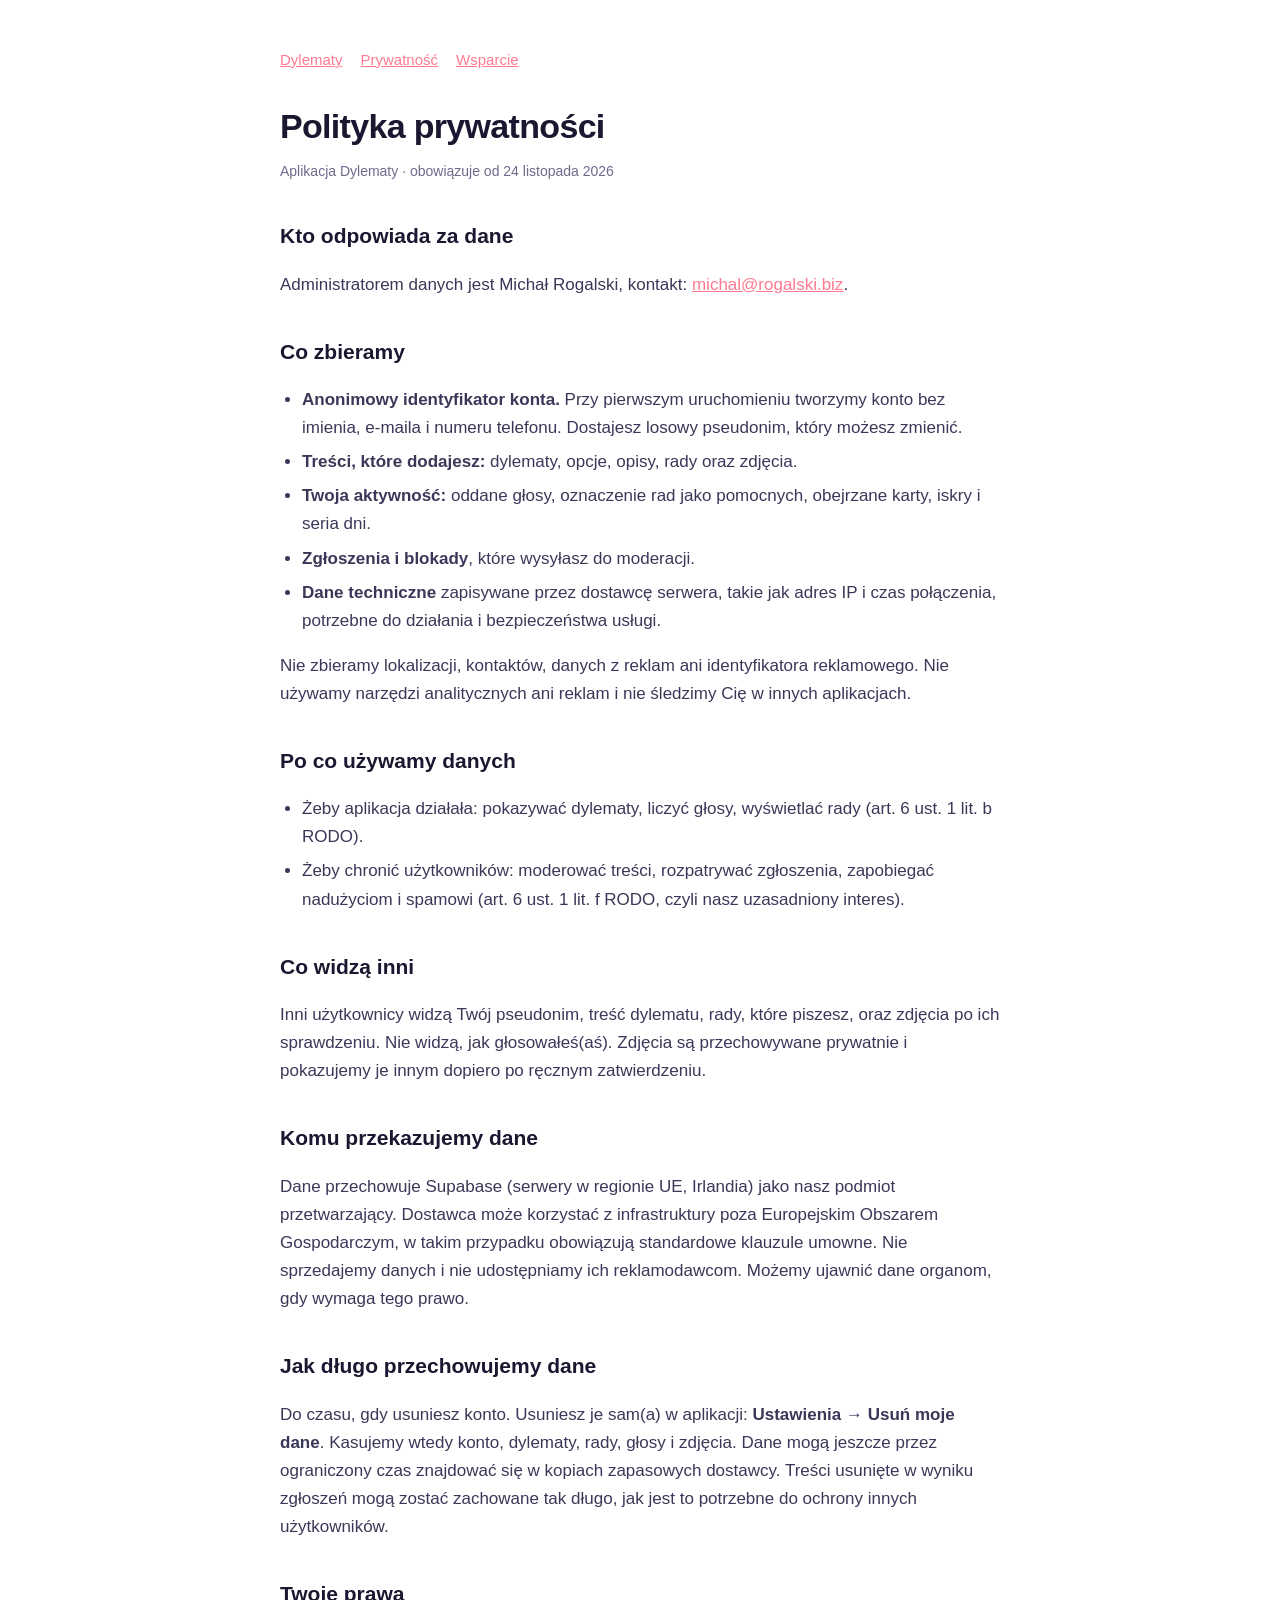
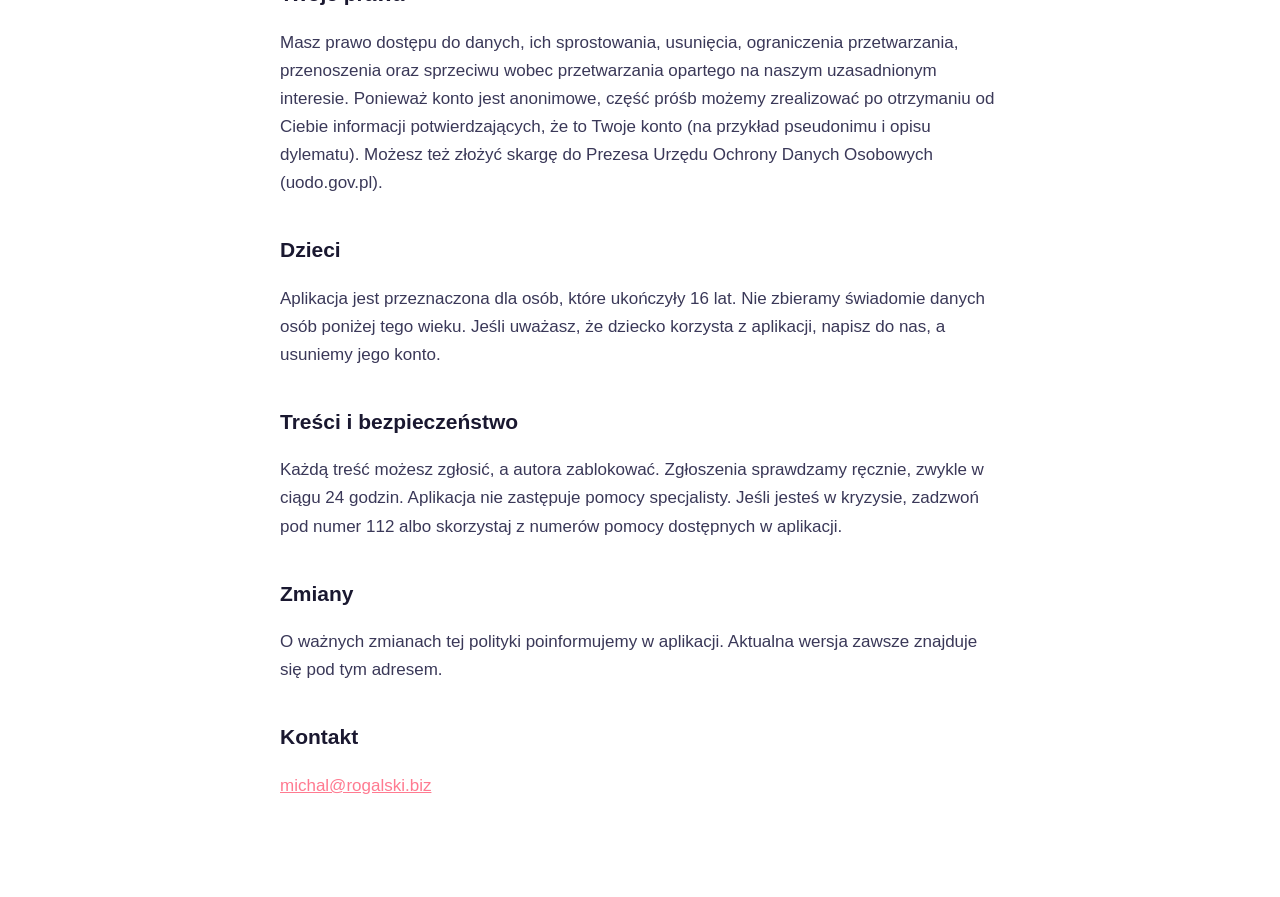
==== prywatnosc.html @ 71cdb7aa "Add files via upload" ====
<!doctype html><html lang="pl"><head><meta charset="utf-8"><meta name="viewport" content="width=device-width,initial-scale=1"><title>Polityka prywatności · Dylematy</title><style>
:root{color-scheme:dark light}
body{margin:0;font:17px/1.65 -apple-system,BlinkMacSystemFont,"Segoe UI",Inter,Roboto,sans-serif;background:#0b0a1a;color:#ecebf7}
main{max-width:720px;margin:0 auto;padding:48px 22px 80px}
h1{font-size:34px;line-height:1.15;letter-spacing:-.02em;margin:0 0 6px}
h2{font-size:21px;margin:36px 0 8px}
p,li{color:#c9c7e3}
a{color:#ff7a90}
.dim{color:#8f8cb0;font-size:14px}
nav{display:flex;gap:18px;margin-bottom:34px;font-size:15px}
ul{padding-left:22px}
li{margin:6px 0}
.card{background:#16142c;border:1px solid #2a2750;border-radius:16px;padding:18px 20px;margin:18px 0}
@media (prefers-color-scheme:light){body{background:#fff;color:#1a1830}p,li{color:#3a3858}.card{background:#f6f5fc;border-color:#e3e1f3}.dim{color:#6d6a8c}}
</style></head><body><main><nav><a href="index.html">Dylematy</a><a href="prywatnosc.html">Prywatność</a><a href="wsparcie.html">Wsparcie</a></nav><h1>Polityka prywatności</h1>
<p class="dim">Aplikacja Dylematy · obowiązuje od 24 listopada 2026</p>

<h2>Kto odpowiada za dane</h2>
<p>Administratorem danych jest Michał Rogalski, kontakt: <a href="mailto:michal@rogalski.biz">michal@rogalski.biz</a>.</p>

<h2>Co zbieramy</h2>
<ul>
<li><b>Anonimowy identyfikator konta.</b> Przy pierwszym uruchomieniu tworzymy konto bez imienia, e-maila i numeru telefonu. Dostajesz losowy pseudonim, który możesz zmienić.</li>
<li><b>Treści, które dodajesz:</b> dylematy, opcje, opisy, rady oraz zdjęcia.</li>
<li><b>Twoja aktywność:</b> oddane głosy, oznaczenie rad jako pomocnych, obejrzane karty, iskry i seria dni.</li>
<li><b>Zgłoszenia i blokady</b>, które wysyłasz do moderacji.</li>
<li><b>Dane techniczne</b> zapisywane przez dostawcę serwera, takie jak adres IP i czas połączenia, potrzebne do działania i bezpieczeństwa usługi.</li>
</ul>
<p>Nie zbieramy lokalizacji, kontaktów, danych z reklam ani identyfikatora reklamowego. Nie używamy narzędzi analitycznych ani reklam i nie śledzimy Cię w innych aplikacjach.</p>

<h2>Po co używamy danych</h2>
<ul>
<li>Żeby aplikacja działała: pokazywać dylematy, liczyć głosy, wyświetlać rady (art. 6 ust. 1 lit. b RODO).</li>
<li>Żeby chronić użytkowników: moderować treści, rozpatrywać zgłoszenia, zapobiegać nadużyciom i spamowi (art. 6 ust. 1 lit. f RODO, czyli nasz uzasadniony interes).</li>
</ul>

<h2>Co widzą inni</h2>
<p>Inni użytkownicy widzą Twój pseudonim, treść dylematu, rady, które piszesz, oraz zdjęcia po ich sprawdzeniu. Nie widzą, jak głosowałeś(aś). Zdjęcia są przechowywane prywatnie i pokazujemy je innym dopiero po ręcznym zatwierdzeniu.</p>

<h2>Komu przekazujemy dane</h2>
<p>Dane przechowuje Supabase (serwery w regionie UE, Irlandia) jako nasz podmiot przetwarzający. Dostawca może korzystać z infrastruktury poza Europejskim Obszarem Gospodarczym, w takim przypadku obowiązują standardowe klauzule umowne. Nie sprzedajemy danych i nie udostępniamy ich reklamodawcom. Możemy ujawnić dane organom, gdy wymaga tego prawo.</p>

<h2>Jak długo przechowujemy dane</h2>
<p>Do czasu, gdy usuniesz konto. Usuniesz je sam(a) w aplikacji: <b>Ustawienia → Usuń moje dane</b>. Kasujemy wtedy konto, dylematy, rady, głosy i zdjęcia. Dane mogą jeszcze przez ograniczony czas znajdować się w kopiach zapasowych dostawcy. Treści usunięte w wyniku zgłoszeń mogą zostać zachowane tak długo, jak jest to potrzebne do ochrony innych użytkowników.</p>

<h2>Twoje prawa</h2>
<p>Masz prawo dostępu do danych, ich sprostowania, usunięcia, ograniczenia przetwarzania, przenoszenia oraz sprzeciwu wobec przetwarzania opartego na naszym uzasadnionym interesie. Ponieważ konto jest anonimowe, część próśb możemy zrealizować po otrzymaniu od Ciebie informacji potwierdzających, że to Twoje konto (na przykład pseudonimu i opisu dylematu). Możesz też złożyć skargę do Prezesa Urzędu Ochrony Danych Osobowych (uodo.gov.pl).</p>

<h2>Dzieci</h2>
<p>Aplikacja jest przeznaczona dla osób, które ukończyły 16 lat. Nie zbieramy świadomie danych osób poniżej tego wieku. Jeśli uważasz, że dziecko korzysta z aplikacji, napisz do nas, a usuniemy jego konto.</p>

<h2>Treści i bezpieczeństwo</h2>
<p>Każdą treść możesz zgłosić, a autora zablokować. Zgłoszenia sprawdzamy ręcznie, zwykle w ciągu 24 godzin. Aplikacja nie zastępuje pomocy specjalisty. Jeśli jesteś w kryzysie, zadzwoń pod numer 112 albo skorzystaj z numerów pomocy dostępnych w aplikacji.</p>

<h2>Zmiany</h2>
<p>O ważnych zmianach tej polityki poinformujemy w aplikacji. Aktualna wersja zawsze znajduje się pod tym adresem.</p>

<h2>Kontakt</h2>
<p><a href="mailto:michal@rogalski.biz">michal@rogalski.biz</a></p></main></body></html>
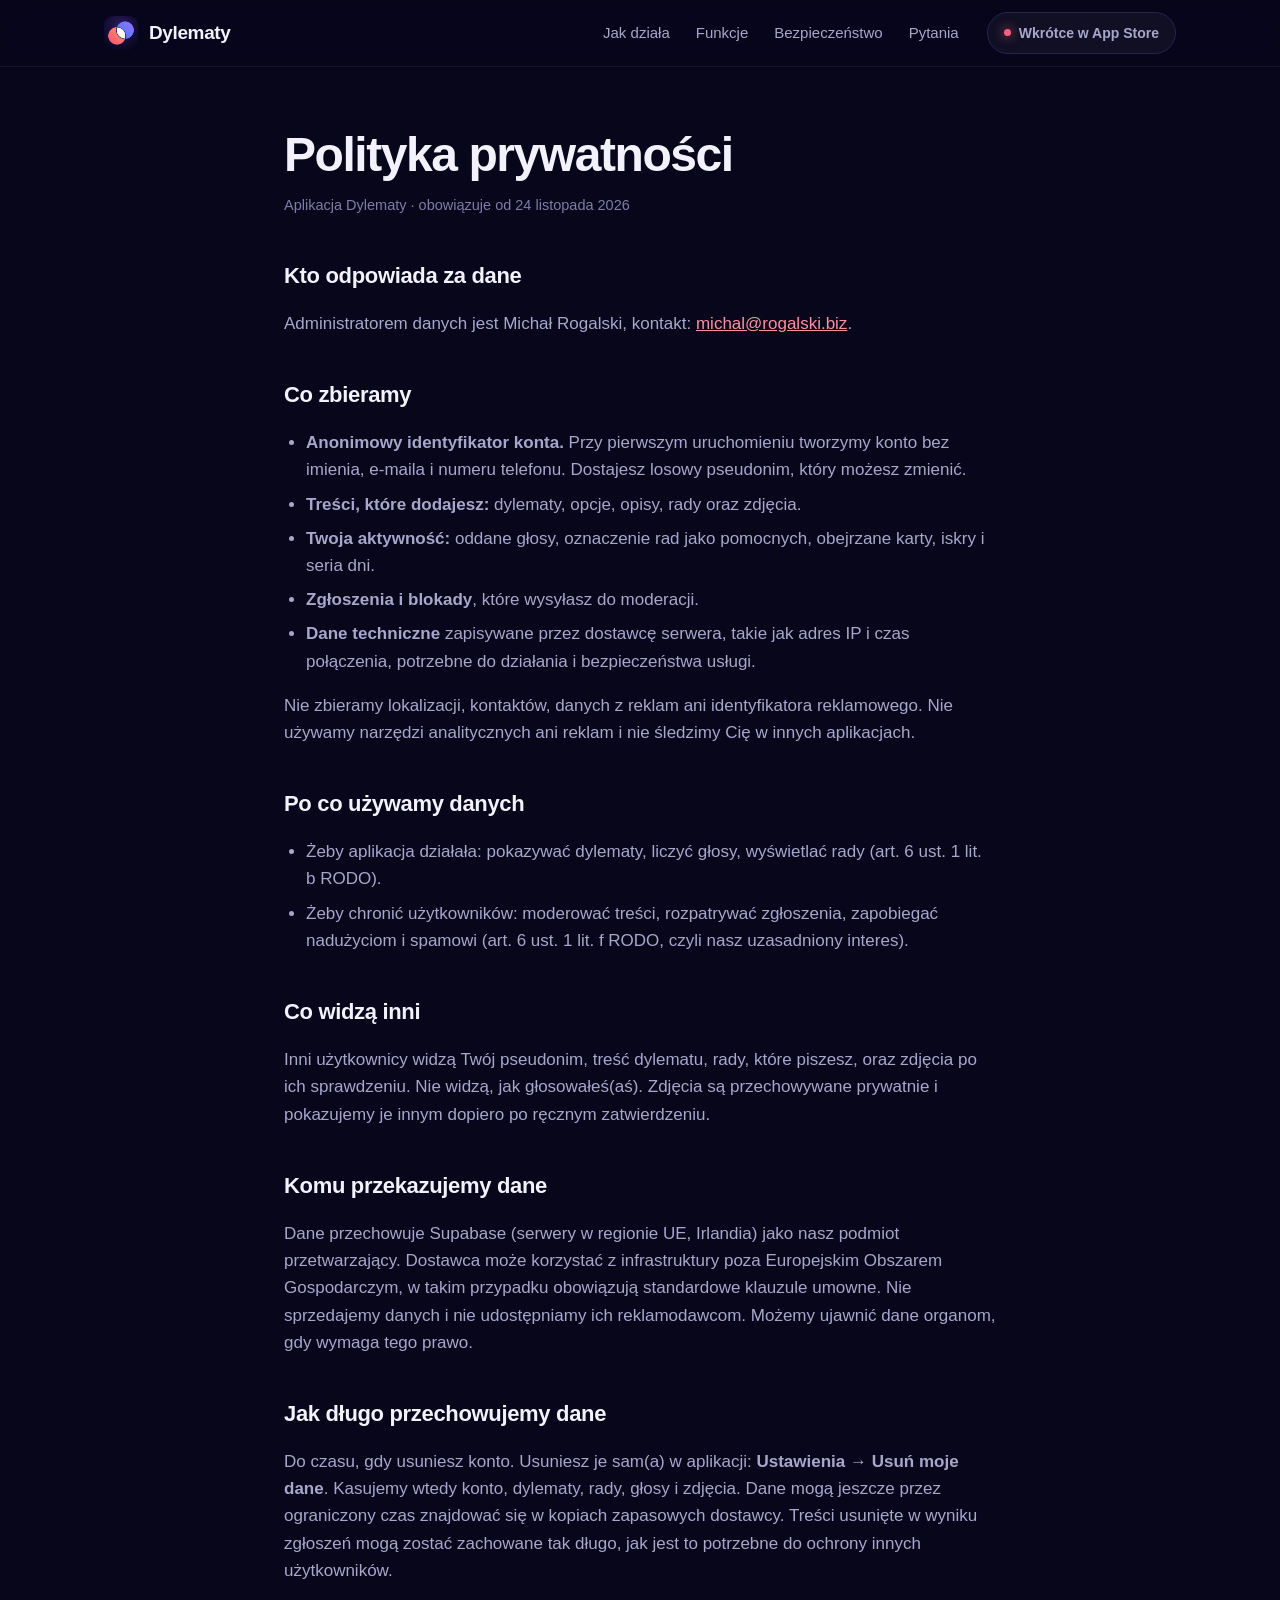
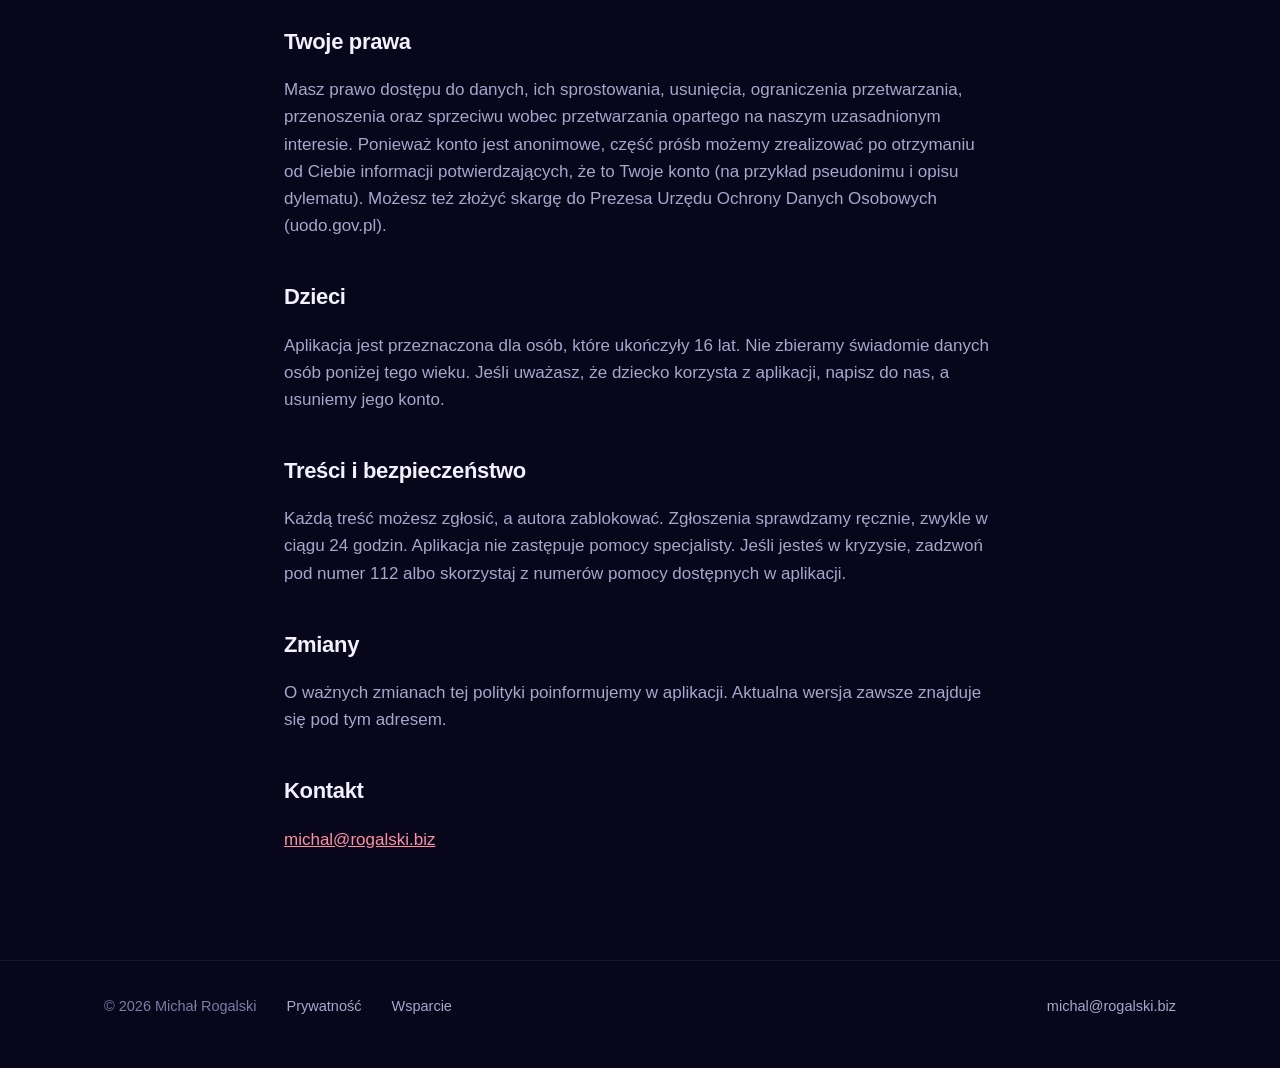
==== commit 06765c04: "Add files via upload" ====
--- a/prywatnosc.html
+++ b/prywatnosc.html
@@ -1,18 +1,14 @@
-<!doctype html><html lang="pl"><head><meta charset="utf-8"><meta name="viewport" content="width=device-width,initial-scale=1"><title>Polityka prywatności · Dylematy</title><style>
-:root{color-scheme:dark light}
-body{margin:0;font:17px/1.65 -apple-system,BlinkMacSystemFont,"Segoe UI",Inter,Roboto,sans-serif;background:#0b0a1a;color:#ecebf7}
-main{max-width:720px;margin:0 auto;padding:48px 22px 80px}
-h1{font-size:34px;line-height:1.15;letter-spacing:-.02em;margin:0 0 6px}
-h2{font-size:21px;margin:36px 0 8px}
-p,li{color:#c9c7e3}
-a{color:#ff7a90}
-.dim{color:#8f8cb0;font-size:14px}
-nav{display:flex;gap:18px;margin-bottom:34px;font-size:15px}
-ul{padding-left:22px}
-li{margin:6px 0}
-.card{background:#16142c;border:1px solid #2a2750;border-radius:16px;padding:18px 20px;margin:18px 0}
-@media (prefers-color-scheme:light){body{background:#fff;color:#1a1830}p,li{color:#3a3858}.card{background:#f6f5fc;border-color:#e3e1f3}.dim{color:#6d6a8c}}
-</style></head><body><main><nav><a href="index.html">Dylematy</a><a href="prywatnosc.html">Prywatność</a><a href="wsparcie.html">Wsparcie</a></nav><h1>Polityka prywatności</h1>
+<!doctype html><html lang="pl"><head><meta charset="utf-8">
+<meta name="viewport" content="width=device-width,initial-scale=1,viewport-fit=cover">
+<title>Polityka prywatności · Dylematy</title><meta name="description" content="Jakie dane zbiera aplikacja Dylematy, po co i jak możesz je usunąć.">
+<meta name="theme-color" content="#07061a">
+<link rel="icon" type="image/png" href="assets/favicon.png"><link rel="apple-touch-icon" href="assets/apple-touch-icon.png">
+<meta property="og:type" content="website"><meta property="og:title" content="Polityka prywatności · Dylematy"><meta property="og:description" content="Jakie dane zbiera aplikacja Dylematy, po co i jak możesz je usunąć.">
+<meta property="og:image" content="https://michael-rogalski.github.io/dylematy/assets/og.png"><meta property="og:url" content="https://michael-rogalski.github.io/dylematy/prywatnosc.html"><meta property="og:locale" content="pl_PL">
+<meta name="twitter:card" content="summary_large_image">
+<link rel="stylesheet" href="assets/style.css"></head><body><header class="nav"><div class="wrap"><a class="brand" href="index.html"><img src="assets/icon-512.png" alt="" width="34" height="34">Dylematy</a>
+<ul><li><a href="index.html#jak">Jak działa</a></li><li><a href="index.html#funkcje">Funkcje</a></li><li><a href="index.html#bezpieczenstwo">Bezpieczeństwo</a></li><li><a href="index.html#faq">Pytania</a></li></ul>
+<span class="pill"><i></i>Wkrótce w App Store</span></div></header><main class="doc"><h1>Polityka prywatności</h1>
 <p class="dim">Aplikacja Dylematy · obowiązuje od 24 listopada 2026</p>
 
 <h2>Kto odpowiada za dane</h2>
@@ -56,4 +52,4 @@
 <p>O ważnych zmianach tej polityki poinformujemy w aplikacji. Aktualna wersja zawsze znajduje się pod tym adresem.</p>
 
 <h2>Kontakt</h2>
-<p><a href="mailto:michal@rogalski.biz">michal@rogalski.biz</a></p></main></body></html>+<p><a href="mailto:michal@rogalski.biz">michal@rogalski.biz</a></p></main><footer><div class="wrap"><span>© 2026 Michał Rogalski</span><a href="prywatnosc.html">Prywatność</a><a href="wsparcie.html">Wsparcie</a><a class="sp" href="mailto:michal@rogalski.biz">michal@rogalski.biz</a></div></footer></body></html>
--- a/assets/style.css
+++ b/assets/style.css
@@ -0,0 +1,153 @@
+:root{
+  --bg:#07061a; --bg2:#0d0b26; --card:#13112f; --line:#262350;
+  --text:#f2f1fc; --dim:#a9a6cc; --mute:#7f7ca6;
+  --coral:#ff5f78; --violet:#a77bff; --blue:#5d86ff;
+  --grad:linear-gradient(100deg,#ff5f78 0%,#c77bff 55%,#5d86ff 100%);
+  --r:22px;
+}
+*{box-sizing:border-box}
+html{scroll-behavior:smooth;-webkit-text-size-adjust:100%}
+body{margin:0;background:var(--bg);color:var(--text);
+  font:17px/1.6 -apple-system,BlinkMacSystemFont,"SF Pro Text","Segoe UI",Inter,Roboto,Helvetica,Arial,sans-serif;
+  -webkit-font-smoothing:antialiased;overflow-x:hidden}
+img{max-width:100%;height:auto;display:block}
+a{color:inherit}
+.wrap{max-width:1120px;margin:0 auto;padding:0 24px}
+
+/* nav */
+.nav{position:sticky;top:0;z-index:50;backdrop-filter:saturate(1.4) blur(16px);
+  -webkit-backdrop-filter:saturate(1.4) blur(16px);background:rgba(7,6,26,.72);
+  border-bottom:1px solid rgba(255,255,255,.06)}
+.nav .wrap{display:flex;align-items:center;gap:28px;height:66px}
+.brand{display:flex;align-items:center;gap:11px;text-decoration:none;font-weight:800;font-size:19px;letter-spacing:-.02em}
+.brand img{width:34px;height:34px;border-radius:9px}
+.nav ul{display:flex;gap:26px;list-style:none;margin:0 0 0 auto;padding:0}
+.nav ul a{text-decoration:none;color:var(--dim);font-size:15px;font-weight:500;transition:color .2s}
+.nav ul a:hover{color:#fff}
+.pill{display:inline-flex;align-items:center;gap:8px;padding:9px 16px;border-radius:999px;
+  border:1px solid var(--line);background:rgba(255,255,255,.04);color:var(--dim);font-size:14px;font-weight:600;white-space:nowrap}
+.pill i{width:7px;height:7px;border-radius:50%;background:var(--coral);box-shadow:0 0 12px var(--coral)}
+
+/* hero */
+.hero{position:relative;padding:76px 0 40px;overflow:hidden}
+.glow{position:absolute;border-radius:50%;filter:blur(90px);opacity:.55;pointer-events:none}
+.glow.a{width:520px;height:520px;background:#ff5f78;left:-160px;top:-120px;opacity:.28}
+.glow.b{width:560px;height:560px;background:#5d86ff;right:-200px;top:40px;opacity:.30}
+.glow.c{width:420px;height:420px;background:#a77bff;left:38%;top:360px;opacity:.20}
+.hero .wrap{position:relative;display:grid;grid-template-columns:1.1fr .9fr;gap:30px;align-items:center}
+.eyebrow{display:inline-block;font-size:13px;font-weight:700;letter-spacing:.14em;text-transform:uppercase;
+  color:var(--violet);margin-bottom:18px}
+h1{font-size:clamp(38px,5.3vw,66px);line-height:1.02;letter-spacing:-.035em;margin:0 0 22px;font-weight:850}
+.g{background:var(--grad);-webkit-background-clip:text;background-clip:text;color:transparent}
+.lead{font-size:clamp(18px,2.1vw,21px);color:var(--dim);max-width:520px;margin:0 0 30px}
+.cta{display:flex;flex-wrap:wrap;gap:14px;align-items:center}
+.btn{display:inline-flex;align-items:center;gap:10px;padding:15px 26px;border-radius:16px;font-weight:700;font-size:16.5px;
+  text-decoration:none;transition:transform .2s,box-shadow .2s}
+.btn.main{background:var(--grad);color:#fff;box-shadow:0 12px 34px rgba(199,123,255,.35)}
+.btn.main:hover{transform:translateY(-2px);box-shadow:0 16px 40px rgba(199,123,255,.5)}
+.btn.ghost{border:1px solid var(--line);color:var(--text);background:rgba(255,255,255,.03)}
+.btn.ghost:hover{background:rgba(255,255,255,.07)}
+.btn.soon{background:rgba(255,255,255,.06);border:1px solid var(--line);color:#fff;cursor:default}
+.btn.soon:hover{transform:none}
+.facts{display:flex;flex-wrap:wrap;gap:8px 22px;margin-top:30px;color:var(--mute);font-size:14.5px;font-weight:500}
+.facts span::before{content:"✓";color:var(--coral);margin-right:8px;font-weight:800}
+
+/* phones */
+.phones{position:relative;height:640px}
+.ph{position:absolute;border-radius:34px;overflow:hidden;border:1px solid rgba(255,255,255,.14);
+  box-shadow:0 40px 80px rgba(0,0,0,.55),0 0 0 6px rgba(255,255,255,.035);background:#000}
+.ph img{width:100%;height:auto}
+.ph.m{width:290px;left:50%;top:0;transform:translateX(-50%);z-index:3;animation:fl 7s ease-in-out infinite}
+.ph.l{width:240px;left:-2%;top:90px;transform:rotate(-8deg);z-index:2;opacity:.95;animation:fl 8s ease-in-out -2s infinite}
+.ph.r{width:240px;right:-2%;top:110px;transform:rotate(8deg);z-index:2;opacity:.95;animation:fl 9s ease-in-out -4s infinite}
+@keyframes fl{0%,100%{translate:0 0}50%{translate:0 -12px}}
+
+/* sections */
+section{padding:92px 0;position:relative}
+.sh{max-width:680px;margin:0 0 48px}
+.sh h2{font-size:clamp(30px,4.4vw,48px);line-height:1.08;letter-spacing:-.03em;margin:0 0 14px;font-weight:820}
+.sh p{color:var(--dim);font-size:19px;margin:0}
+.center{text-align:center;margin-left:auto;margin-right:auto}
+
+.steps{display:grid;grid-template-columns:repeat(3,1fr);gap:18px}
+.step{background:linear-gradient(180deg,var(--card),var(--bg2));border:1px solid var(--line);border-radius:var(--r);padding:30px 28px}
+.step b{display:grid;place-items:center;width:46px;height:46px;border-radius:14px;background:var(--grad);
+  font-size:20px;font-weight:850;margin-bottom:20px;color:#fff}
+.step h3{margin:0 0 8px;font-size:22px;letter-spacing:-.02em}
+.step p{margin:0;color:var(--dim);font-size:16.5px}
+
+/* gallery */
+.gallery{background:linear-gradient(180deg,transparent,rgba(167,123,255,.07),transparent)}
+.rail{display:flex;gap:22px;overflow-x:auto;scroll-snap-type:x mandatory;padding:10px 24px 34px;
+  margin:0 -24px;scrollbar-width:none}
+.rail::-webkit-scrollbar{display:none}
+.rail figure{flex:0 0 auto;width:268px;margin:0;scroll-snap-align:center}
+.rail img{border-radius:30px;border:1px solid rgba(255,255,255,.12);box-shadow:0 28px 60px rgba(0,0,0,.5)}
+@media(min-width:1000px){.rail{justify-content:center;overflow:visible;flex-wrap:nowrap}.rail figure{width:200px}}
+
+.grid{display:grid;grid-template-columns:repeat(3,1fr);gap:18px}
+.feat{border:1px solid var(--line);border-radius:var(--r);padding:28px;background:rgba(255,255,255,.025);
+  transition:transform .25s,border-color .25s,background .25s}
+.feat:hover{transform:translateY(-4px);border-color:#4a3f9a;background:rgba(255,255,255,.045)}
+.ico{width:46px;height:46px;border-radius:14px;display:grid;place-items:center;margin-bottom:18px;
+  background:linear-gradient(135deg,rgba(255,95,120,.22),rgba(93,134,255,.22));border:1px solid rgba(255,255,255,.1);font-size:22px}
+.feat h3{margin:0 0 7px;font-size:20px;letter-spacing:-.015em}
+.feat p{margin:0;color:var(--dim);font-size:16px}
+
+.safe{display:grid;grid-template-columns:1fr 1fr;gap:56px;align-items:center}
+.safe ul{list-style:none;padding:0;margin:0;display:grid;gap:14px}
+.safe li{display:flex;gap:14px;align-items:flex-start;color:var(--dim);font-size:17px}
+.safe li::before{content:"✓";flex:0 0 26px;height:26px;border-radius:50%;display:grid;place-items:center;
+  background:var(--grad);color:#fff;font-weight:800;font-size:14px;margin-top:2px}
+.safe li b{color:var(--text)}
+.panel{border:1px solid var(--line);border-radius:28px;padding:34px;background:linear-gradient(160deg,#171438,#0d0b26);
+  box-shadow:0 30px 70px rgba(0,0,0,.4)}
+.panel p{margin:0 0 14px;color:var(--dim)}
+.panel .big{font-size:26px;line-height:1.25;font-weight:800;letter-spacing:-.02em;color:var(--text);margin-bottom:16px}
+
+details{border-bottom:1px solid var(--line);padding:20px 0}
+details summary{cursor:pointer;font-weight:700;font-size:19px;list-style:none;display:flex;justify-content:space-between;gap:20px}
+details summary::-webkit-details-marker{display:none}
+details summary::after{content:"+";color:var(--violet);font-size:26px;line-height:1;transition:transform .2s}
+details[open] summary::after{transform:rotate(45deg)}
+details p{margin:12px 0 0;color:var(--dim);max-width:720px}
+.faq{max-width:780px;margin:0 auto}
+
+.final{text-align:center;padding:100px 0 110px;overflow:hidden}
+.final h2{font-size:clamp(34px,5.2vw,60px);letter-spacing:-.035em;line-height:1.05;margin:0 0 18px;font-weight:850}
+.final p{color:var(--dim);font-size:19px;margin:0 auto 32px;max-width:520px}
+.final .cta{justify-content:center}
+.final img.ic{width:92px;height:92px;border-radius:24px;margin:0 auto 28px;box-shadow:0 20px 50px rgba(255,95,120,.35)}
+
+footer{border-top:1px solid rgba(255,255,255,.07);padding:34px 0 50px;color:var(--mute);font-size:14.5px}
+footer .wrap{display:flex;flex-wrap:wrap;gap:14px 30px;align-items:center}
+footer a{color:var(--dim);text-decoration:none}
+footer a:hover{color:#fff}
+footer .sp{margin-left:auto}
+
+/* subpages */
+.doc{max-width:760px;margin:0 auto;padding:64px 24px 90px}
+.doc h1{font-size:clamp(34px,5vw,48px);letter-spacing:-.03em;margin:0 0 8px}
+.doc h2{font-size:22px;margin:40px 0 8px;letter-spacing:-.015em}
+.doc p,.doc li{color:var(--dim)}
+.doc a{color:#ff8fa1}
+.doc ul{padding-left:22px}.doc li{margin:7px 0}
+.doc .dim{color:var(--mute);font-size:14.5px}
+.doc .box{background:var(--card);border:1px solid var(--line);border-radius:18px;padding:20px 22px;margin:22px 0}
+
+/* reveal */
+.rv{opacity:0;transform:translateY(22px);transition:opacity .8s cubic-bezier(.2,.7,.2,1),transform .8s cubic-bezier(.2,.7,.2,1)}
+.rv.in{opacity:1;transform:none}
+
+@media(max-width:900px){
+  .nav ul{display:none}.nav .pill{margin-left:auto}
+  .hero{padding-top:44px}
+  .hero .wrap{grid-template-columns:1fr;gap:10px}
+  .phones{height:540px;margin-top:20px}
+  .ph.m{width:250px}.ph.l,.ph.r{width:200px;top:80px}
+  .steps,.grid{grid-template-columns:1fr}
+  .safe{grid-template-columns:1fr;gap:34px}
+  section{padding:68px 0}
+}
+@media(max-width:420px){.ph.l{left:-14%}.ph.r{right:-14%}}
+@media(prefers-reduced-motion:reduce){*{animation:none!important;transition:none!important}.rv{opacity:1;transform:none}html{scroll-behavior:auto}}
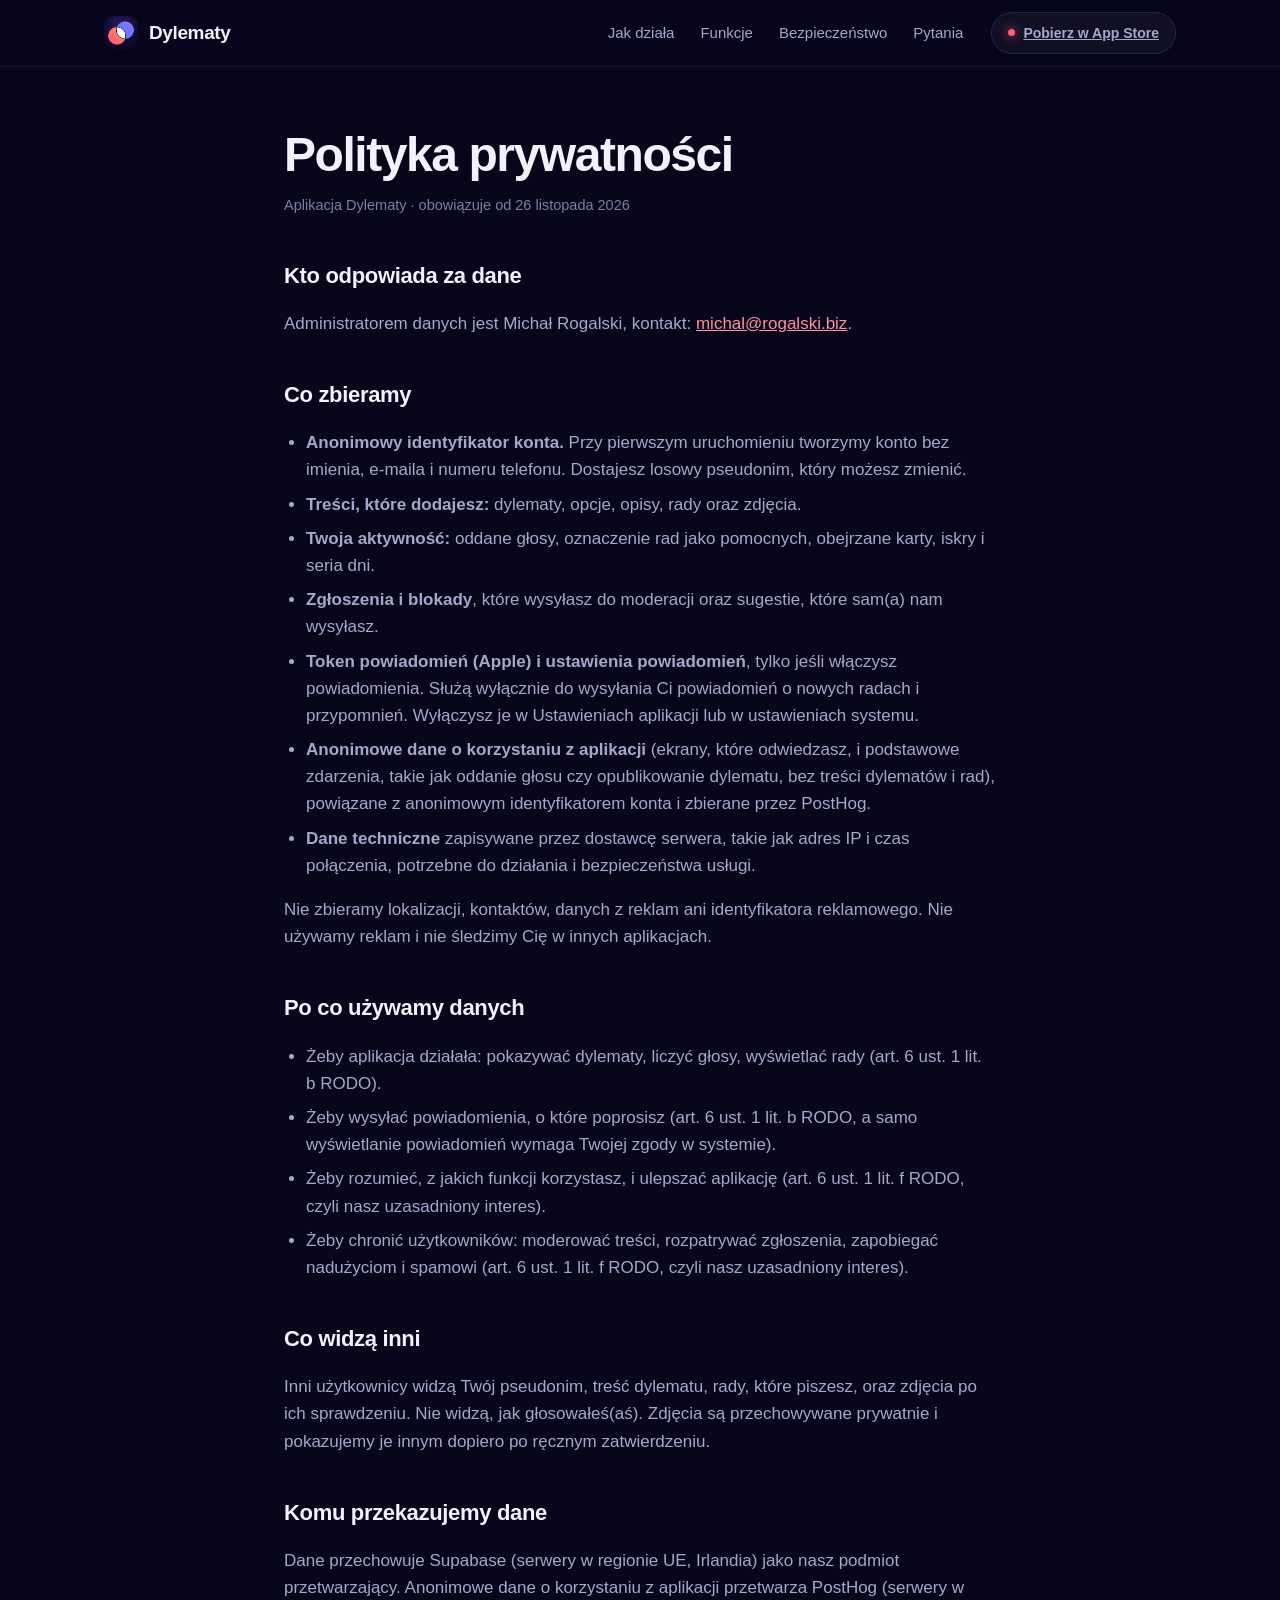
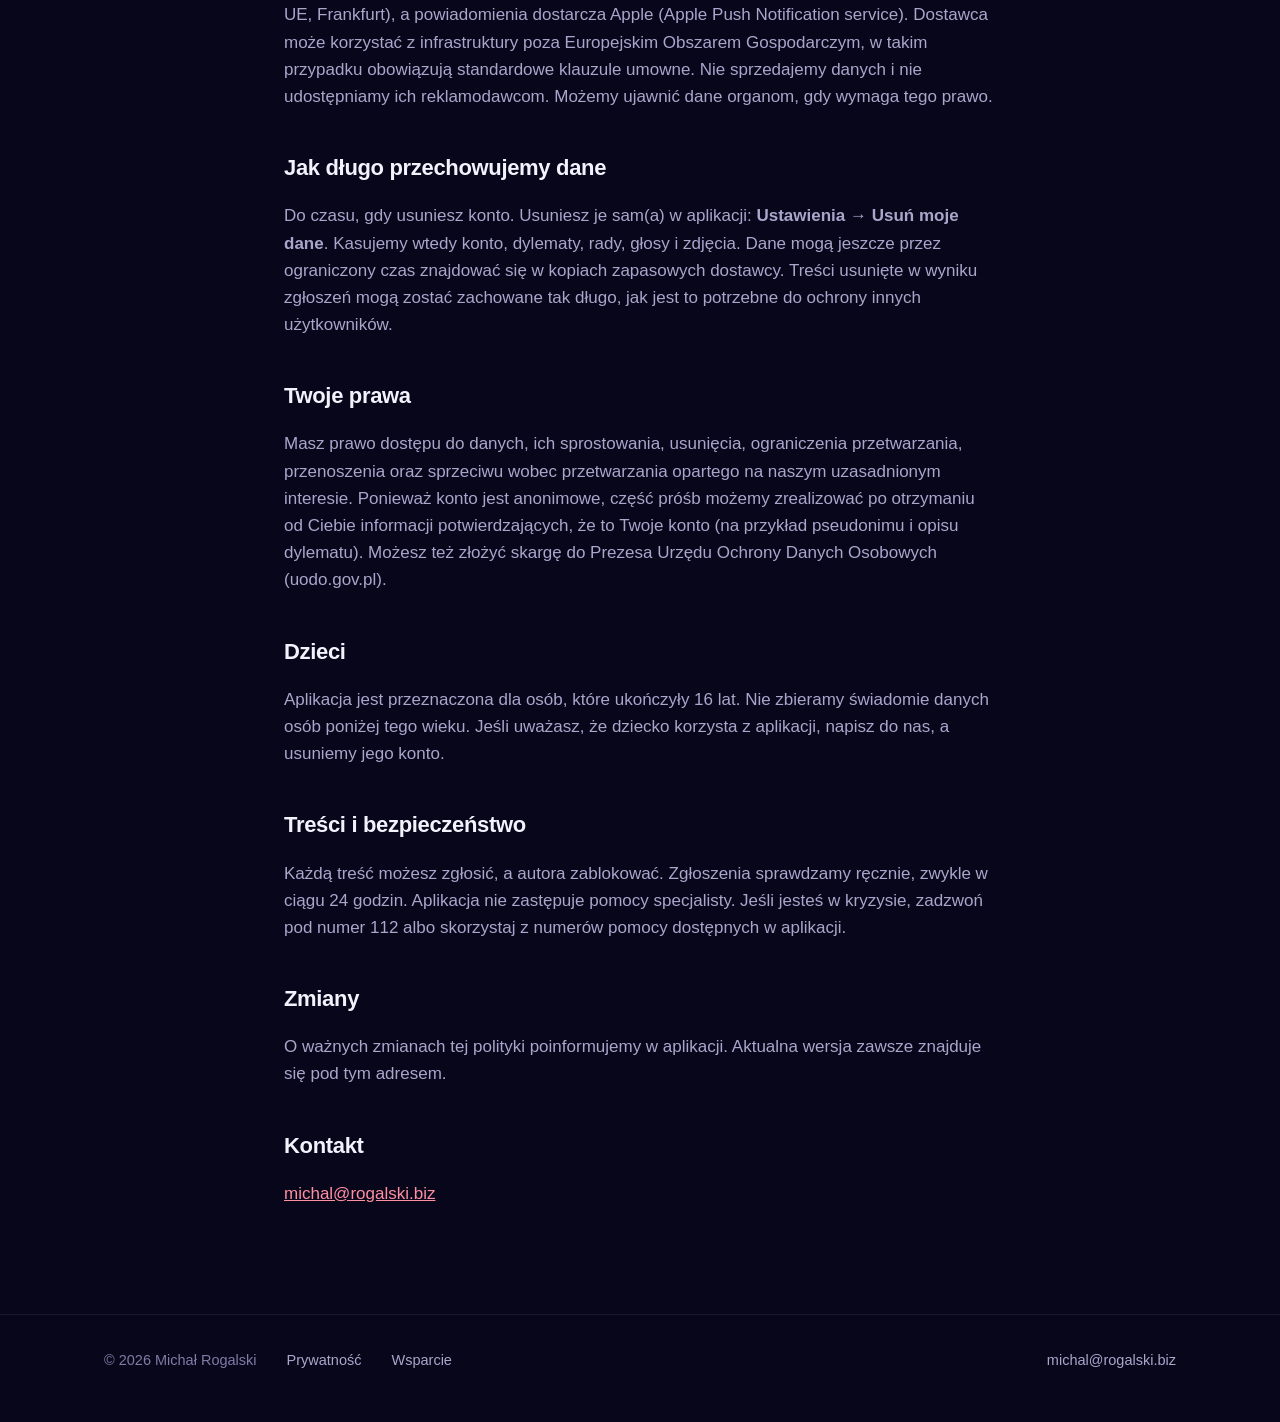
==== commit 76c9b69c: "Add files via upload" ====
--- a/prywatnosc.html
+++ b/prywatnosc.html
@@ -6,10 +6,10 @@
 <meta property="og:type" content="website"><meta property="og:title" content="Polityka prywatności · Dylematy"><meta property="og:description" content="Jakie dane zbiera aplikacja Dylematy, po co i jak możesz je usunąć.">
 <meta property="og:image" content="https://michael-rogalski.github.io/dylematy/assets/og.png"><meta property="og:url" content="https://michael-rogalski.github.io/dylematy/prywatnosc.html"><meta property="og:locale" content="pl_PL">
 <meta name="twitter:card" content="summary_large_image">
-<link rel="stylesheet" href="assets/style.css"></head><body><header class="nav"><div class="wrap"><a class="brand" href="index.html"><img src="assets/icon-512.png" alt="" width="34" height="34">Dylematy</a>
+<link rel="stylesheet" href="assets/style.css"><script>document.documentElement.classList.add('js')</script></head><body><header class="nav"><div class="wrap"><a class="brand" href="index.html"><img src="assets/icon-512.png" alt="" width="34" height="34">Dylematy</a>
 <ul><li><a href="index.html#jak">Jak działa</a></li><li><a href="index.html#funkcje">Funkcje</a></li><li><a href="index.html#bezpieczenstwo">Bezpieczeństwo</a></li><li><a href="index.html#faq">Pytania</a></li></ul>
-<span class="pill"><i></i>Wkrótce w App Store</span></div></header><main class="doc"><h1>Polityka prywatności</h1>
-<p class="dim">Aplikacja Dylematy · obowiązuje od 24 listopada 2026</p>
+<a class="pill" href="https://apps.apple.com/pl/app/dylematy-decyzje-i-rady/id6838701318?l=pl"><i></i>Pobierz w App Store</a></div></header><main class="doc"><h1>Polityka prywatności</h1>
+<p class="dim">Aplikacja Dylematy · obowiązuje od 26 listopada 2026</p>
 
 <h2>Kto odpowiada za dane</h2>
 <p>Administratorem danych jest Michał Rogalski, kontakt: <a href="mailto:michal@rogalski.biz">michal@rogalski.biz</a>.</p>
@@ -19,14 +19,18 @@
 <li><b>Anonimowy identyfikator konta.</b> Przy pierwszym uruchomieniu tworzymy konto bez imienia, e-maila i numeru telefonu. Dostajesz losowy pseudonim, który możesz zmienić.</li>
 <li><b>Treści, które dodajesz:</b> dylematy, opcje, opisy, rady oraz zdjęcia.</li>
 <li><b>Twoja aktywność:</b> oddane głosy, oznaczenie rad jako pomocnych, obejrzane karty, iskry i seria dni.</li>
-<li><b>Zgłoszenia i blokady</b>, które wysyłasz do moderacji.</li>
+<li><b>Zgłoszenia i blokady</b>, które wysyłasz do moderacji oraz sugestie, które sam(a) nam wysyłasz.</li>
+<li><b>Token powiadomień (Apple) i ustawienia powiadomień</b>, tylko jeśli włączysz powiadomienia. Służą wyłącznie do wysyłania Ci powiadomień o nowych radach i przypomnień. Wyłączysz je w Ustawieniach aplikacji lub w ustawieniach systemu.</li>
+<li><b>Anonimowe dane o korzystaniu z aplikacji</b> (ekrany, które odwiedzasz, i podstawowe zdarzenia, takie jak oddanie głosu czy opublikowanie dylematu, bez treści dylematów i rad), powiązane z anonimowym identyfikatorem konta i zbierane przez PostHog.</li>
 <li><b>Dane techniczne</b> zapisywane przez dostawcę serwera, takie jak adres IP i czas połączenia, potrzebne do działania i bezpieczeństwa usługi.</li>
 </ul>
-<p>Nie zbieramy lokalizacji, kontaktów, danych z reklam ani identyfikatora reklamowego. Nie używamy narzędzi analitycznych ani reklam i nie śledzimy Cię w innych aplikacjach.</p>
+<p>Nie zbieramy lokalizacji, kontaktów, danych z reklam ani identyfikatora reklamowego. Nie używamy reklam i nie śledzimy Cię w innych aplikacjach.</p>
 
 <h2>Po co używamy danych</h2>
 <ul>
 <li>Żeby aplikacja działała: pokazywać dylematy, liczyć głosy, wyświetlać rady (art. 6 ust. 1 lit. b RODO).</li>
+<li>Żeby wysyłać powiadomienia, o które poprosisz (art. 6 ust. 1 lit. b RODO, a samo wyświetlanie powiadomień wymaga Twojej zgody w systemie).</li>
+<li>Żeby rozumieć, z jakich funkcji korzystasz, i ulepszać aplikację (art. 6 ust. 1 lit. f RODO, czyli nasz uzasadniony interes).</li>
 <li>Żeby chronić użytkowników: moderować treści, rozpatrywać zgłoszenia, zapobiegać nadużyciom i spamowi (art. 6 ust. 1 lit. f RODO, czyli nasz uzasadniony interes).</li>
 </ul>
 
@@ -34,7 +38,7 @@
 <p>Inni użytkownicy widzą Twój pseudonim, treść dylematu, rady, które piszesz, oraz zdjęcia po ich sprawdzeniu. Nie widzą, jak głosowałeś(aś). Zdjęcia są przechowywane prywatnie i pokazujemy je innym dopiero po ręcznym zatwierdzeniu.</p>
 
 <h2>Komu przekazujemy dane</h2>
-<p>Dane przechowuje Supabase (serwery w regionie UE, Irlandia) jako nasz podmiot przetwarzający. Dostawca może korzystać z infrastruktury poza Europejskim Obszarem Gospodarczym, w takim przypadku obowiązują standardowe klauzule umowne. Nie sprzedajemy danych i nie udostępniamy ich reklamodawcom. Możemy ujawnić dane organom, gdy wymaga tego prawo.</p>
+<p>Dane przechowuje Supabase (serwery w regionie UE, Irlandia) jako nasz podmiot przetwarzający. Anonimowe dane o korzystaniu z aplikacji przetwarza PostHog (serwery w UE, Frankfurt), a powiadomienia dostarcza Apple (Apple Push Notification service). Dostawca może korzystać z infrastruktury poza Europejskim Obszarem Gospodarczym, w takim przypadku obowiązują standardowe klauzule umowne. Nie sprzedajemy danych i nie udostępniamy ich reklamodawcom. Możemy ujawnić dane organom, gdy wymaga tego prawo.</p>
 
 <h2>Jak długo przechowujemy dane</h2>
 <p>Do czasu, gdy usuniesz konto. Usuniesz je sam(a) w aplikacji: <b>Ustawienia → Usuń moje dane</b>. Kasujemy wtedy konto, dylematy, rady, głosy i zdjęcia. Dane mogą jeszcze przez ograniczony czas znajdować się w kopiach zapasowych dostawcy. Treści usunięte w wyniku zgłoszeń mogą zostać zachowane tak długo, jak jest to potrzebne do ochrony innych użytkowników.</p>
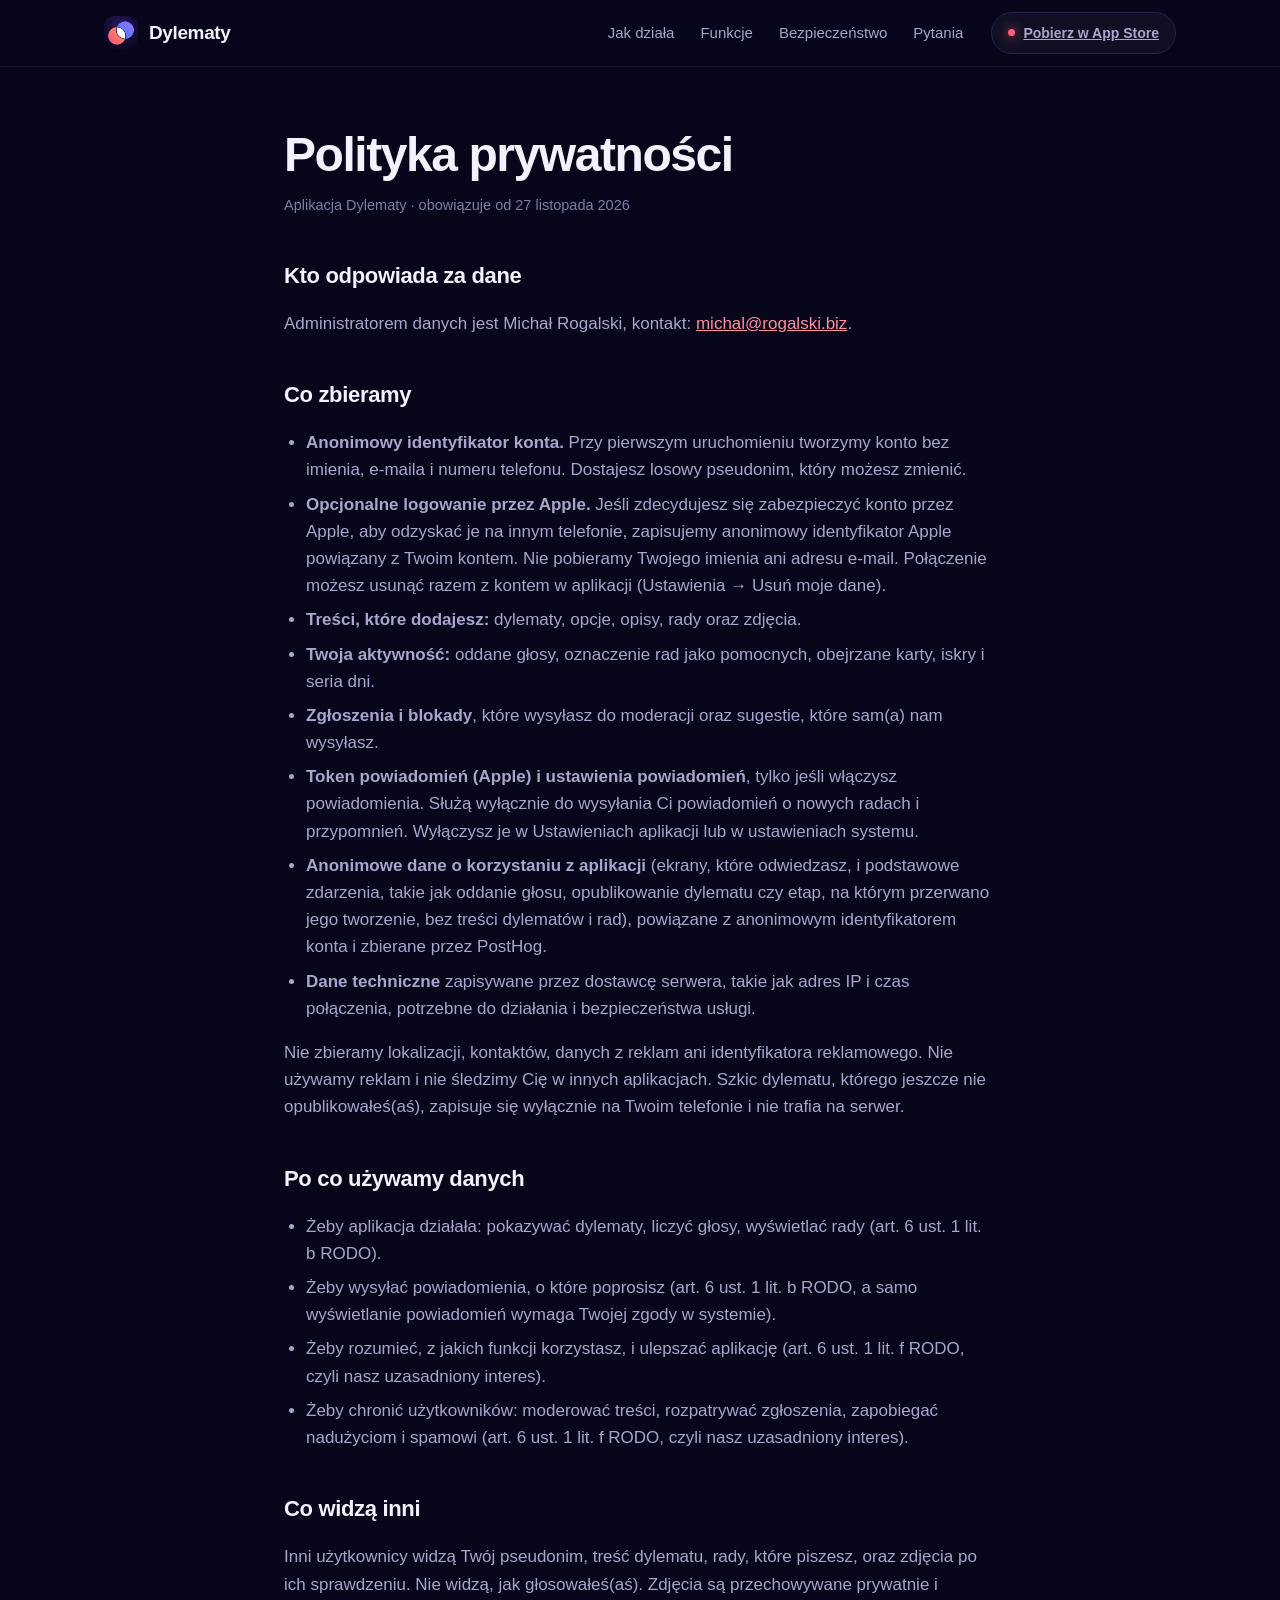
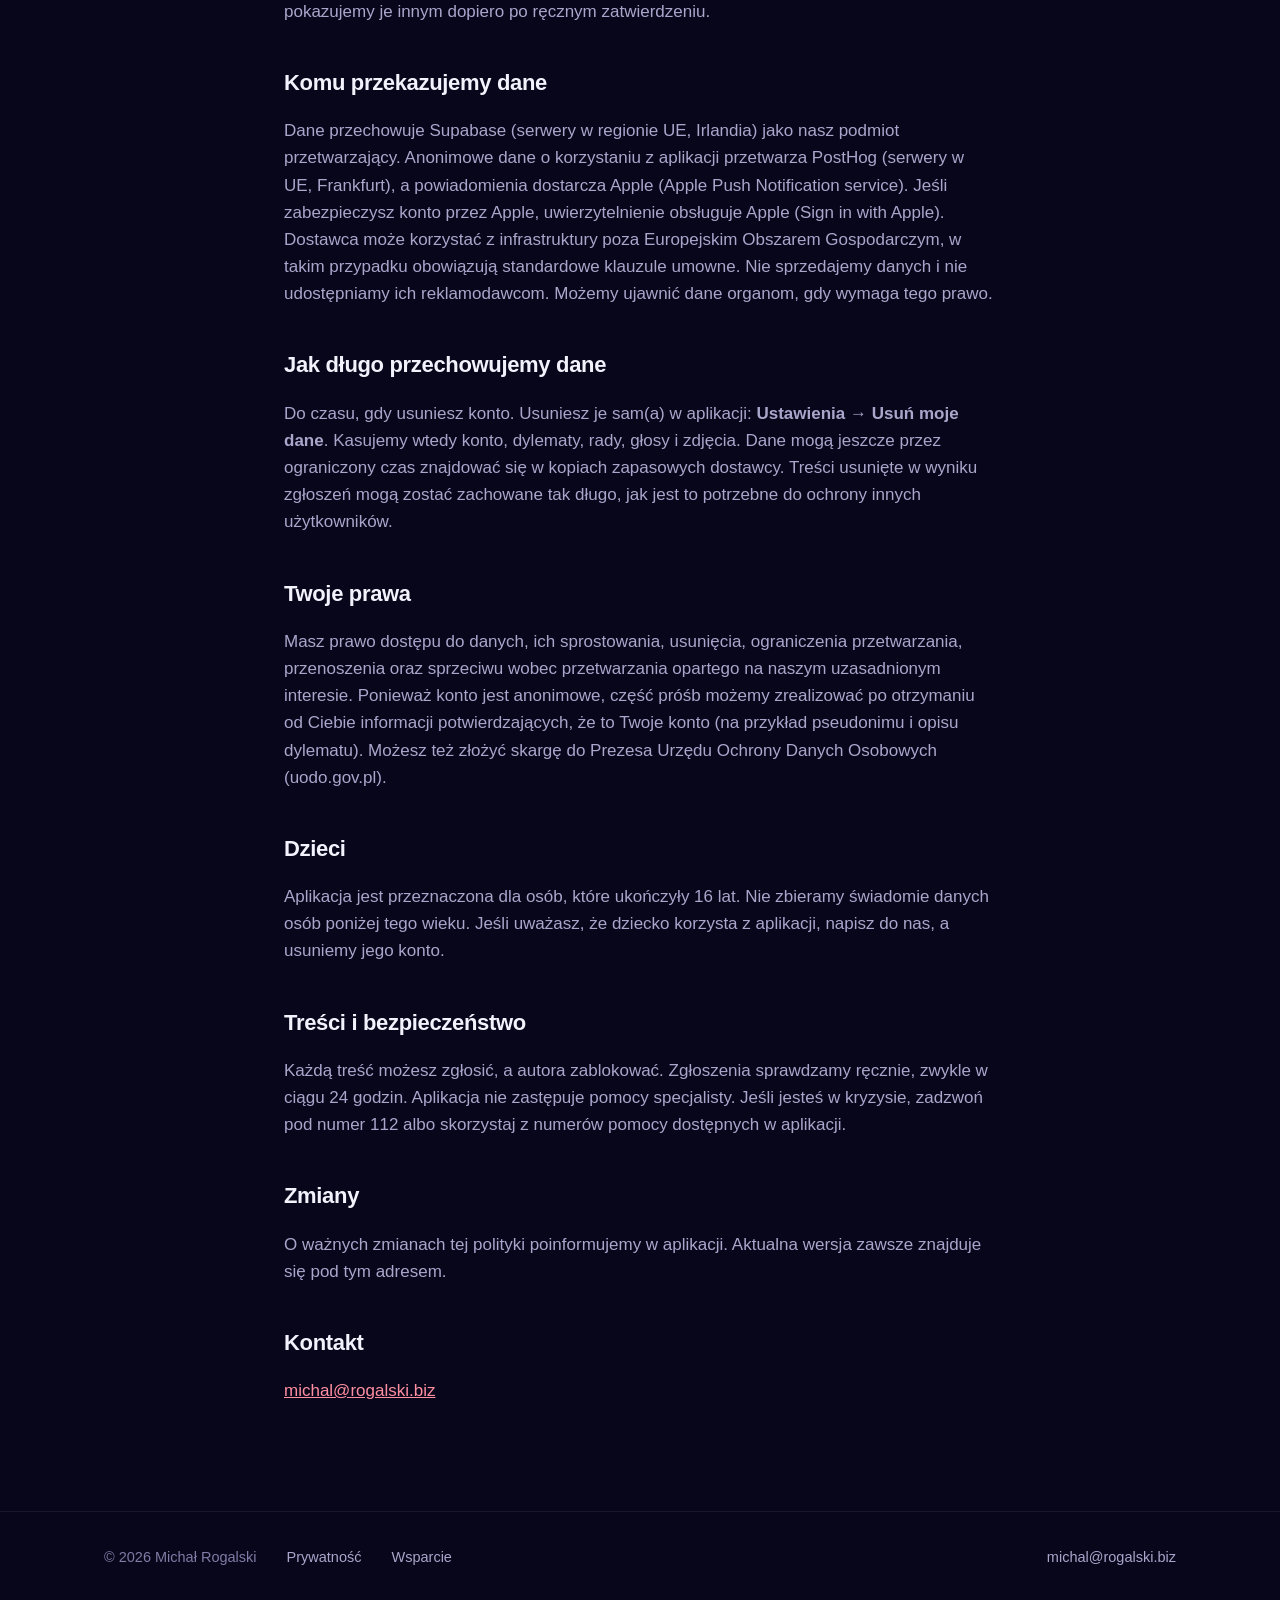
==== commit 5b263a1e: "Add files via upload" ====
--- a/prywatnosc.html
+++ b/prywatnosc.html
@@ -9,7 +9,7 @@
 <link rel="stylesheet" href="assets/style.css"><script>document.documentElement.classList.add('js')</script></head><body><header class="nav"><div class="wrap"><a class="brand" href="index.html"><img src="assets/icon-512.png" alt="" width="34" height="34">Dylematy</a>
 <ul><li><a href="index.html#jak">Jak działa</a></li><li><a href="index.html#funkcje">Funkcje</a></li><li><a href="index.html#bezpieczenstwo">Bezpieczeństwo</a></li><li><a href="index.html#faq">Pytania</a></li></ul>
 <a class="pill" href="https://apps.apple.com/pl/app/dylematy-decyzje-i-rady/id6838701318?l=pl"><i></i>Pobierz w App Store</a></div></header><main class="doc"><h1>Polityka prywatności</h1>
-<p class="dim">Aplikacja Dylematy · obowiązuje od 26 listopada 2026</p>
+<p class="dim">Aplikacja Dylematy · obowiązuje od 27 listopada 2026</p>
 
 <h2>Kto odpowiada za dane</h2>
 <p>Administratorem danych jest Michał Rogalski, kontakt: <a href="mailto:michal@rogalski.biz">michal@rogalski.biz</a>.</p>
@@ -17,14 +17,15 @@
 <h2>Co zbieramy</h2>
 <ul>
 <li><b>Anonimowy identyfikator konta.</b> Przy pierwszym uruchomieniu tworzymy konto bez imienia, e-maila i numeru telefonu. Dostajesz losowy pseudonim, który możesz zmienić.</li>
+<li><b>Opcjonalne logowanie przez Apple.</b> Jeśli zdecydujesz się zabezpieczyć konto przez Apple, aby odzyskać je na innym telefonie, zapisujemy anonimowy identyfikator Apple powiązany z Twoim kontem. Nie pobieramy Twojego imienia ani adresu e-mail. Połączenie możesz usunąć razem z kontem w aplikacji (Ustawienia → Usuń moje dane).</li>
 <li><b>Treści, które dodajesz:</b> dylematy, opcje, opisy, rady oraz zdjęcia.</li>
 <li><b>Twoja aktywność:</b> oddane głosy, oznaczenie rad jako pomocnych, obejrzane karty, iskry i seria dni.</li>
 <li><b>Zgłoszenia i blokady</b>, które wysyłasz do moderacji oraz sugestie, które sam(a) nam wysyłasz.</li>
 <li><b>Token powiadomień (Apple) i ustawienia powiadomień</b>, tylko jeśli włączysz powiadomienia. Służą wyłącznie do wysyłania Ci powiadomień o nowych radach i przypomnień. Wyłączysz je w Ustawieniach aplikacji lub w ustawieniach systemu.</li>
-<li><b>Anonimowe dane o korzystaniu z aplikacji</b> (ekrany, które odwiedzasz, i podstawowe zdarzenia, takie jak oddanie głosu czy opublikowanie dylematu, bez treści dylematów i rad), powiązane z anonimowym identyfikatorem konta i zbierane przez PostHog.</li>
+<li><b>Anonimowe dane o korzystaniu z aplikacji</b> (ekrany, które odwiedzasz, i podstawowe zdarzenia, takie jak oddanie głosu, opublikowanie dylematu czy etap, na którym przerwano jego tworzenie, bez treści dylematów i rad), powiązane z anonimowym identyfikatorem konta i zbierane przez PostHog.</li>
 <li><b>Dane techniczne</b> zapisywane przez dostawcę serwera, takie jak adres IP i czas połączenia, potrzebne do działania i bezpieczeństwa usługi.</li>
 </ul>
-<p>Nie zbieramy lokalizacji, kontaktów, danych z reklam ani identyfikatora reklamowego. Nie używamy reklam i nie śledzimy Cię w innych aplikacjach.</p>
+<p>Nie zbieramy lokalizacji, kontaktów, danych z reklam ani identyfikatora reklamowego. Nie używamy reklam i nie śledzimy Cię w innych aplikacjach. Szkic dylematu, którego jeszcze nie opublikowałeś(aś), zapisuje się wyłącznie na Twoim telefonie i nie trafia na serwer.</p>
 
 <h2>Po co używamy danych</h2>
 <ul>
@@ -38,7 +39,7 @@
 <p>Inni użytkownicy widzą Twój pseudonim, treść dylematu, rady, które piszesz, oraz zdjęcia po ich sprawdzeniu. Nie widzą, jak głosowałeś(aś). Zdjęcia są przechowywane prywatnie i pokazujemy je innym dopiero po ręcznym zatwierdzeniu.</p>
 
 <h2>Komu przekazujemy dane</h2>
-<p>Dane przechowuje Supabase (serwery w regionie UE, Irlandia) jako nasz podmiot przetwarzający. Anonimowe dane o korzystaniu z aplikacji przetwarza PostHog (serwery w UE, Frankfurt), a powiadomienia dostarcza Apple (Apple Push Notification service). Dostawca może korzystać z infrastruktury poza Europejskim Obszarem Gospodarczym, w takim przypadku obowiązują standardowe klauzule umowne. Nie sprzedajemy danych i nie udostępniamy ich reklamodawcom. Możemy ujawnić dane organom, gdy wymaga tego prawo.</p>
+<p>Dane przechowuje Supabase (serwery w regionie UE, Irlandia) jako nasz podmiot przetwarzający. Anonimowe dane o korzystaniu z aplikacji przetwarza PostHog (serwery w UE, Frankfurt), a powiadomienia dostarcza Apple (Apple Push Notification service). Jeśli zabezpieczysz konto przez Apple, uwierzytelnienie obsługuje Apple (Sign in with Apple). Dostawca może korzystać z infrastruktury poza Europejskim Obszarem Gospodarczym, w takim przypadku obowiązują standardowe klauzule umowne. Nie sprzedajemy danych i nie udostępniamy ich reklamodawcom. Możemy ujawnić dane organom, gdy wymaga tego prawo.</p>
 
 <h2>Jak długo przechowujemy dane</h2>
 <p>Do czasu, gdy usuniesz konto. Usuniesz je sam(a) w aplikacji: <b>Ustawienia → Usuń moje dane</b>. Kasujemy wtedy konto, dylematy, rady, głosy i zdjęcia. Dane mogą jeszcze przez ograniczony czas znajdować się w kopiach zapasowych dostawcy. Treści usunięte w wyniku zgłoszeń mogą zostać zachowane tak długo, jak jest to potrzebne do ochrony innych użytkowników.</p>
